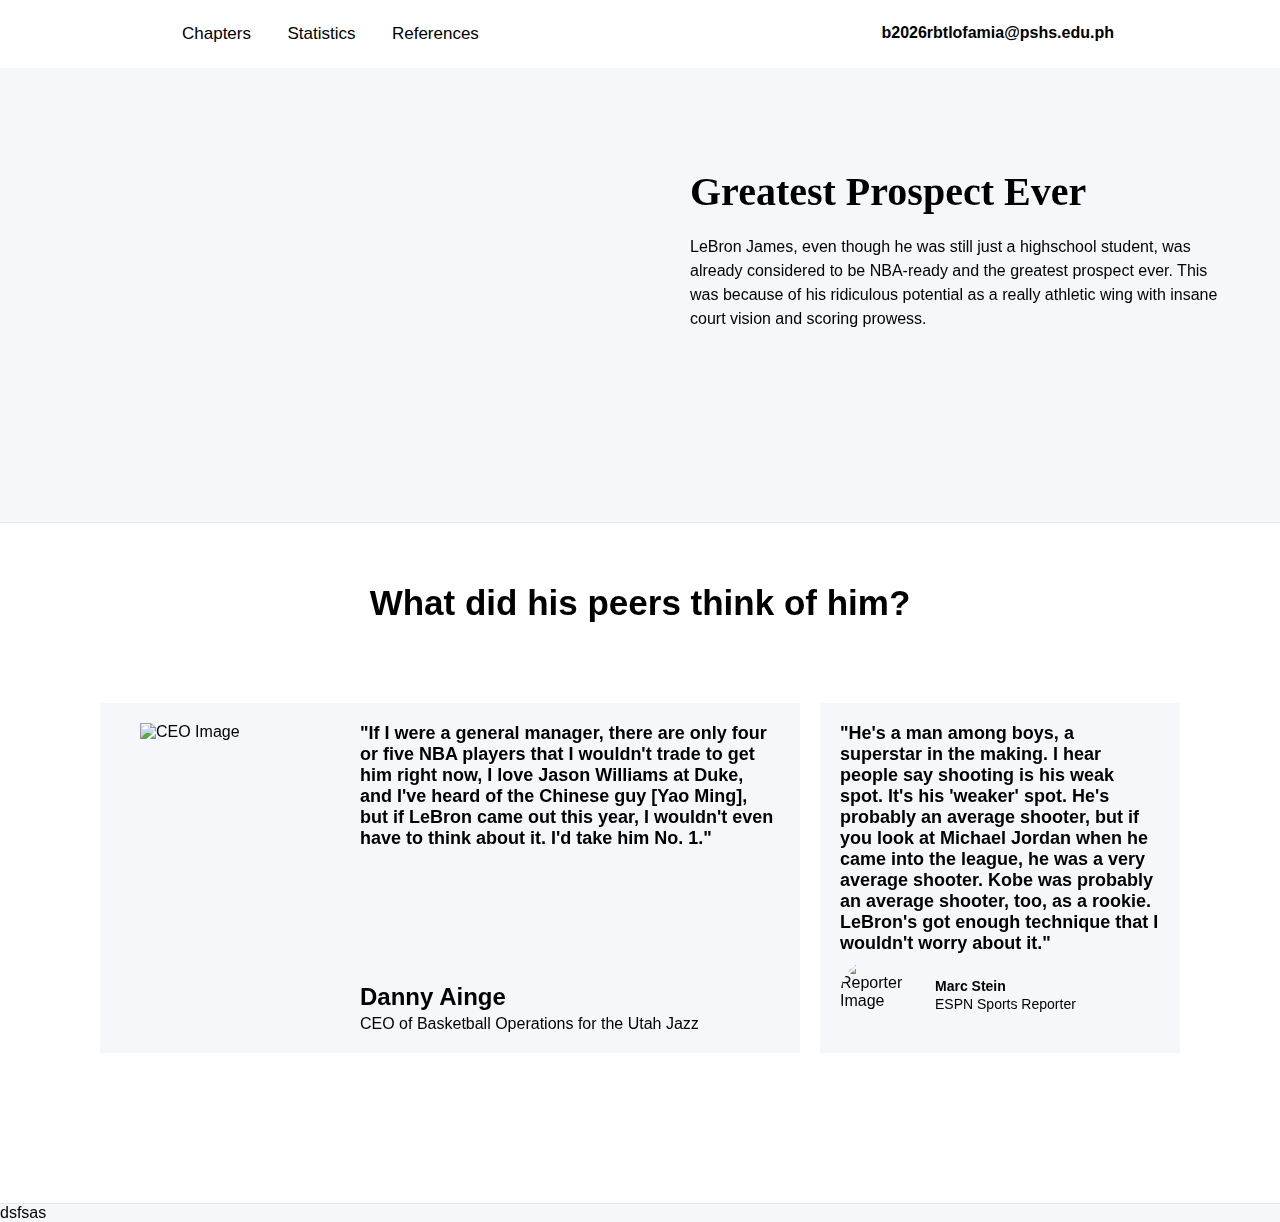
==== chosen_one.html @ 50c45333 "first commit" ====
<!DOCTYPE html>
<html>
	<head>
		<meta charset="utf-8" />
		<meta name="viewport" content="width=device-width" />
		<title>cs proj reference</title>
		<link href="css/chosen_one.css" rel="stylesheet" type="text/css" />
	</head>

	<body>
		<div class="navbar">
			<div class="left-nav">
				<a href="#chapters">Chapters</a>
				<a href="#statistics">Statistics</a>
				<a href="#references">References</a>
			</div>

			<div class="right-nav">b2026rbtlofamia@pshs.edu.ph</div>
		</div>

		<div class="section-1">
			<div class="column-video">
				<iframe width="420" height="250" src="https://www.youtube.com/embed/QEzt_vH2Yag?rel=0&amp;controls=1&amp;autoplay=1&amp;mute=0&amp;start=0" frameborder="0" title="High School LeBron James' Insane High School Highlights" style="pointer-events: auto;"></iframe>
				</iframe>
			</div>
			<div class="column">
				<div class="title-description-video">Greatest Prospect Ever</div>
				<div class="paragraph-description-video">
					<p>
						LeBron James, even though he was still just a highschool 
            student, was already considered to be NBA-ready and the 
            greatest prospect ever. This was because of his ridiculous 
            potential as a really athletic wing with insane court vision 
            and scoring prowess.
					</p>
				</div>
			</div>
		</div>
		<hr class="section-break" />
		<div class="section-2">
			<div class="career-container">
				<div class="career-title">What did his peers think of him?</div>
			</div>
			<div class="peers-container">
				<div class="ceo-container">
					<img class="ceo-image" src="https://uploads-ssl.webflow.com/632e7b749129532db4e12812/6354ed0b13cedab7f59ceba6_Danny-Ainge.webp" alt="CEO Image">
					<div class="ceo-details">
						<div class="ceo-paragraph">
							"If I were a general manager, there are only four or five NBA players 
							that I wouldn't trade to get him right now, I love Jason Williams at Duke, 
							and I've heard of the Chinese guy [Yao Ming], but if LeBron came out this year, 
							I wouldn't even have to think about it. I'd take him No. 1."
						</div>
						<div class="ceo-user-details">
							<div class="ceo-name">Danny Ainge</div>
							<div class="ceo-job-details">CEO of Basketball Operations for the Utah Jazz</div>
						</div>
					</div>
				</div>
				<div class="reporter-container">
					<div class="reporter-paragraph">
						"He's a man among boys, a superstar in the making. 
						I hear people say shooting is his weak spot. It's his 'weaker' spot. 
						He's probably an average shooter, but if you look at Michael Jordan 
						when he came into the league, he was a very average shooter. 
						Kobe was probably an average shooter, too, as a rookie. 
						LeBron's got enough technique that I wouldn't worry about it."
					</div>
					<div class="reporter-details-container">
						<img class="reporter-image" src="https://uploads-ssl.webflow.com/632e7b749129532db4e12812/6354eda44f90fd7952a87133_marcstein.jpg" alt="Reporter Image">
						<div class="reporter-details">
							<div class="reporter-name">Marc Stein</div>
							<div class="reporter-job-details">ESPN Sports Reporter</div>
						</div>
					</div>
				</div>
			</div>
		</div>
		<hr class="section-break" />
		<div class="section-1">
			dsfsas
		</div>
	</body>
</html>
---- css/chosen_one.css ----
* {
	font-family: Arial, Helvetica, sans-serif;
	margin: 0;
	padding: 0;
}

.navbar {
	display: flex;
	margin: 10px 150px;
}

.left-nav {
	margin-right: auto;
	padding: 14px 16px;
}

.left-nav a {
	padding: 0px 16px;
	text-decoration: none;
	font-size: 17px;
	color: #000;
}

.right-nav {
	margin-left: auto;
	padding: 14px 16px;
	font-weight: bold;
}

.section-1 {
	display: flex;
	background-color: #f5f7fa;
}

.column {
	margin: 100px 50px;
	flex: 50%;
}

.lebron-image {
	width: 75%;
	float: right;
}

.title-description {
	font-size: 40px;
	font-weight: bolder;
}

.paragraph-description {
	line-height: 1.5;
}

.find-out-button {
	display: block;
	color: #fff;
	background-color: #000;
	padding: 15px 32px;
	margin-top: 15px;
	text-align: center;
	text-decoration: none;
	display: inline-block;
	font-size: 16px;
}

.section-break {
	border: none;
	background-color: #e4ebf3;
	color: #ccc;
	height: 1px;
	margin: 0;
}

.section-2 {
	background-color: #fff;
	padding-bottom: 100px;
}

.career-container {
	text-align: center;
}

.career-title {
	padding: 60px 0px 30px;
	font-size: 35px;
	font-weight: 750;
	font-family: "Arial";
}

.career-subtitle {
	color: #333333;
	font-size: 14px;
}

.cards-container {
	display: grid;
	grid-template-columns: auto auto auto;
	margin: 50px 75px;
	justify-items: center;
}

.card-image {
	width: calc(20vw + 40px);
}

.details-container {
	background-color: #fff;
	height: 50vh;
	padding: 0px 20px;
}

.details-title {
	padding-top: 40px;
	font-size: 30px;
	font-weight: bold;
	margin-bottom: 10px;
}

.details-paragraph {
	width: 20vw;
	font-size: 14px;
	line-height: 1.5;
	margin-bottom: 20px;
}

.link-container {
	font-size: 14px;
}

.footer-link-container {
	display: grid;
	grid-template-columns: auto auto;
	margin: 75px 0px;
	justify-items: center;
}

.quick-link {
	font-size: 18px;
}

.footer-link {
	margin: 25px 0px 0px;
}

.footer-break {
	width: 75%;
	border: none;
	background-color: #e4ebf3;
	color: #ccc;
	height: 1px;
	margin: 0 auto;
}

.link-bottom-container {
	margin: 40px 0px 50px;
}

.copyright {
	margin-left: 15%;
	color: #3a4554;
	font-size: 14px;
}

.card-video {
	pointer-events: auto;
	width: calc(100px);
}

.column-video {
	margin-left: 100px;
	margin-top: 100px;
	margin-bottom: 100px;
	width: 500px;
	flex: 50%;
}

.title-description-video {
	font-size: 40px;
	font-weight: bolder;
	margin-bottom: 20px;
	font-family: "Trebuchet MS";
}

.paragraph-description-video {
	line-height: 1.5;
	font-family: "Palatino Linotype";
}

.peers-container {
	display: grid;
	grid-template-columns: 2fr 1fr;
	margin: 50px 100px;
}

.ceo-container {
	display: grid;
	grid-template-columns: 1fr auto;
	background-color: #f5f7fa;
	padding: 20px;
	margin-right: 20px;
}

.reporter-container {
	background-color: #f5f7fa;
	padding: 20px;
}

.ceo-image {
	width: 200px;
	height: 280px;
	object-fit: cover;
	margin: 0px 20px 30px 20px;
}

.ceo-details {
	display: flex;
	justify-content: space-between;
	flex-direction: column;
}

.ceo-paragraph {
	font: "Bitter";
	font-size: 18px;
	font-weight: bold;
}

.ceo-name {
	font: "Arial";
	font-size: 24px;
	font-weight: bold;
	line-height: 1.5;
}

.reporter-container {
	display: flex;
	justify-content: space-between;
	flex-direction: column;
}

.reporter-paragraph {
	font: "Bitter";
	font-size: 18px;
	font-weight: bold;
}

.reporter-details-container {
	display: flex;
}

.reporter-image {
	width: 75px;
	height: 75px;
	border-radius: 100%;
	object-fit: cover;
	margin-right: 20px;
}

.reporter-name {
	font: "Bitter";
	font-size: 14px;
	font-weight: bold;
	margin-top: 20px;
}

.reporter-job-details {
	font-size: 14px;
	line-height: 1.5;
}
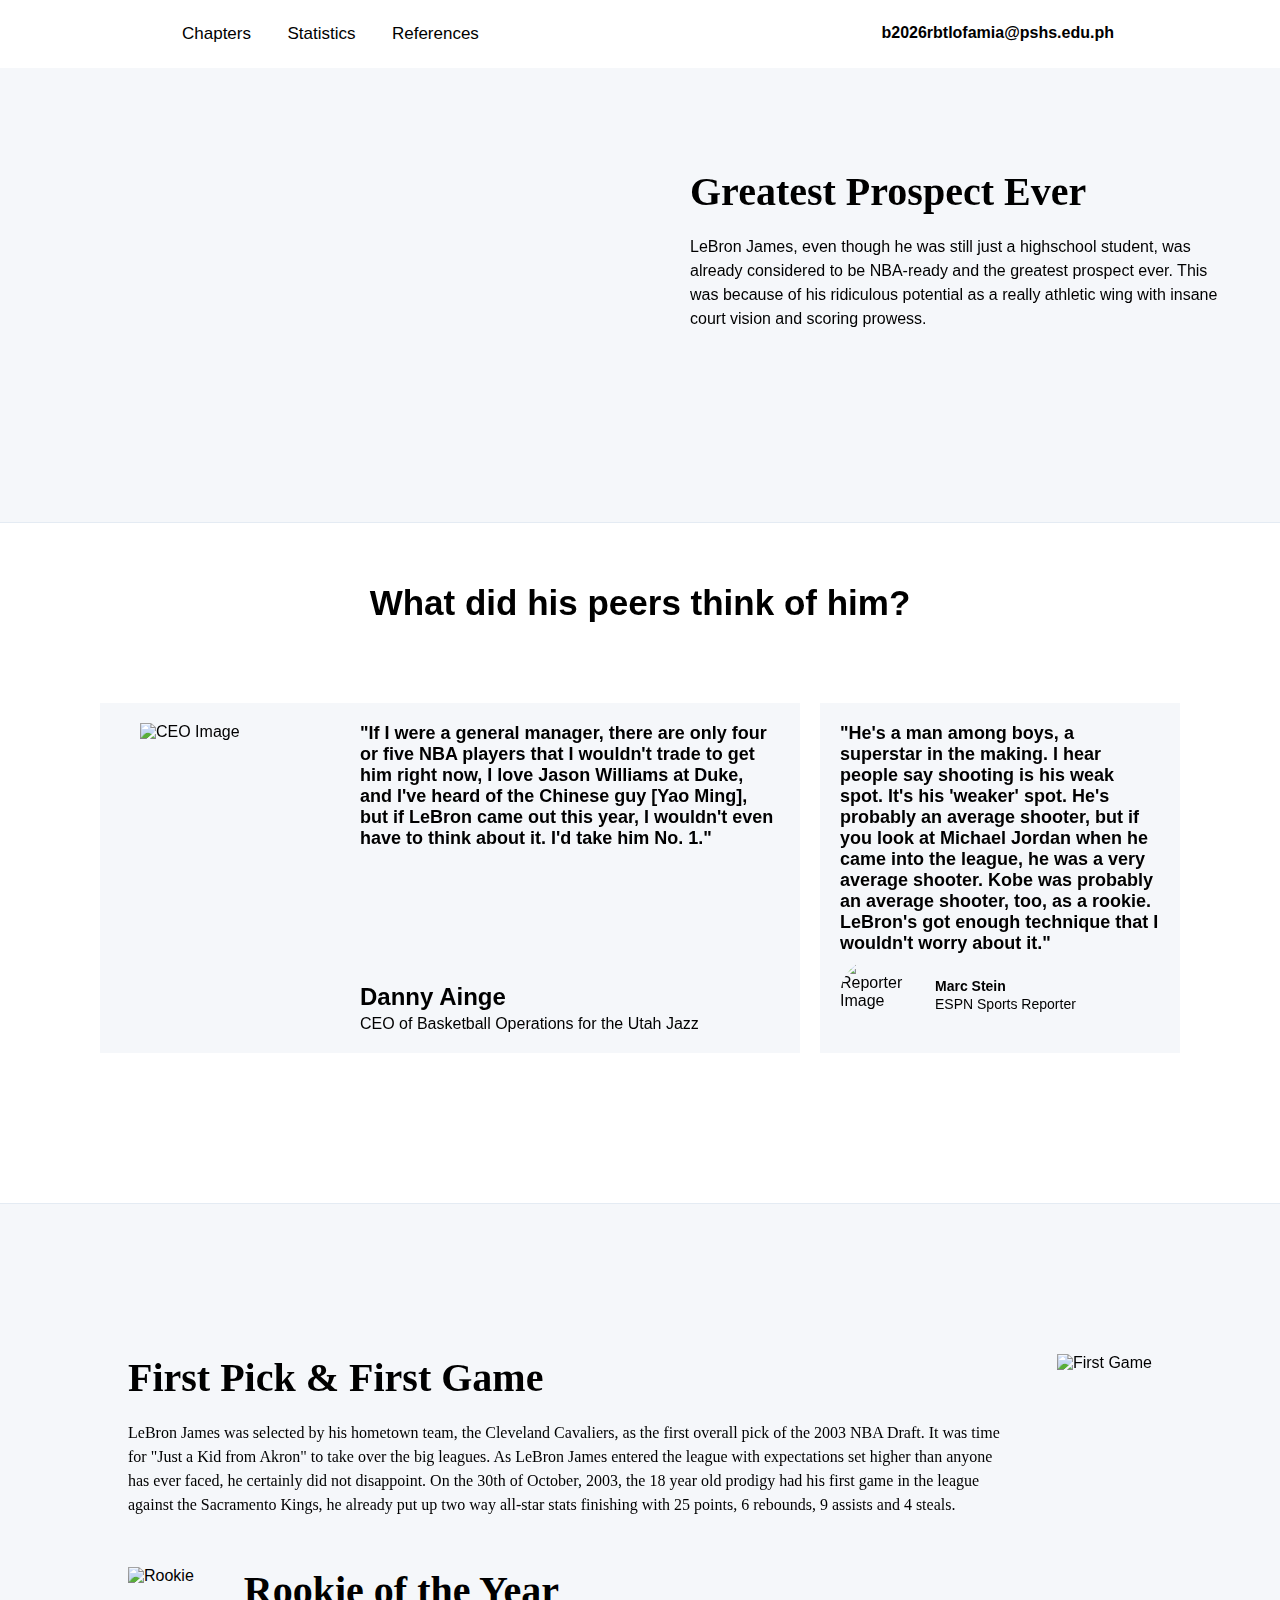
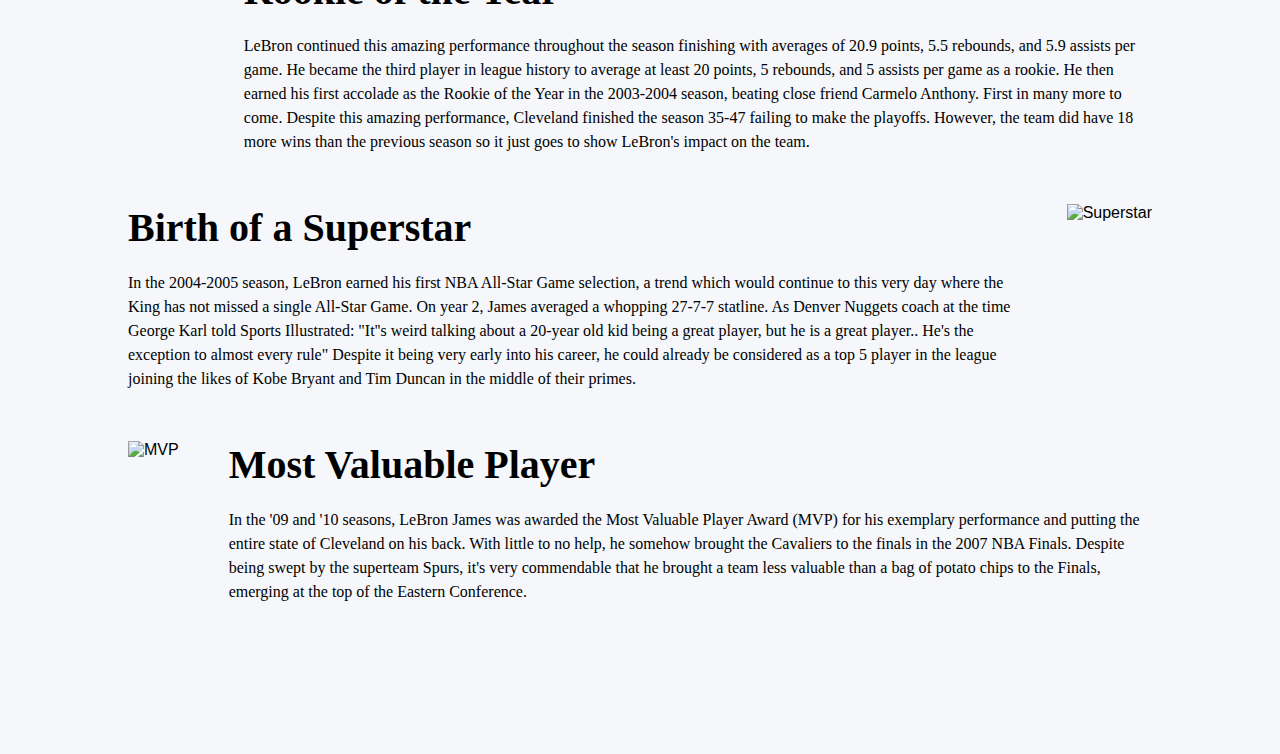
==== commit 53e40b07: "Finish Chapter 1" ====
--- a/chosen_one.html
+++ b/chosen_one.html
@@ -77,8 +77,59 @@
 			</div>
 		</div>
 		<hr class="section-break" />
-		<div class="section-1">
-			dsfsas
+		<div class="section-3">
+			<div class="story">
+				<div class="story-details">
+					<div class="story-title">
+						First Pick & First Game
+					</div>
+					<div class="story-paragraph">
+						LeBron James was selected by his hometown team, the Cleveland Cavaliers, as the first overall pick of the 2003 NBA Draft. It was time for "Just a Kid from Akron" to take over the big leagues. As LeBron James entered the league with expectations set higher than anyone has ever faced, he certainly did not disappoint. On the 30th of October, 2003, the 18 year old prodigy had his first game in the league against the Sacramento Kings, he already put up two way all-star stats finishing with 25 points, 6 rebounds, 9 assists and 4 steals.
+					</div>
+				</div>
+				<div class="story-image">
+					<img class="story-img" src="https://uploads-ssl.webflow.com/632e7b749129532db4e12812/635cc2fe61099e4b05196944_lbj-oral-history-lede2.webp" alt="First Game">
+				</div>
+			</div>
+			<div class="story">
+				<div class="story-image">
+					<img class="story-img" src="https://uploads-ssl.webflow.com/632e7b749129532db4e12812/635cc5764cc38fdaa191a55e__118223414_gettyimages-1256936791.jpg" alt="Rookie">
+				</div>
+				<div class="story-details">
+					<div class="story-title">
+						Rookie of the Year
+					</div>
+					<div class="story-paragraph">
+						LeBron continued this amazing performance throughout the season finishing with averages of 20.9 points, 5.5 rebounds, and 5.9 assists per game. He became the third player in league history to average at least 20 points, 5 rebounds, and 5 assists per game as a rookie. He then earned his first accolade as the Rookie of the Year in the 2003-2004 season, beating close friend Carmelo Anthony. First in many more to come. Despite this amazing performance, Cleveland finished the season 35-47 failing to make the playoffs. However, the team did have 18 more wins than the previous season so it just goes to show LeBron's impact on the team.
+					</div>
+				</div>
+			</div>
+			<div class="story">
+				<div class="story-details">
+					<div class="story-title">
+						Birth of a Superstar
+					</div>
+					<div class="story-paragraph">
+						In the 2004-2005 season, LeBron earned his first NBA All-Star Game selection, a trend which would continue to this very day where the King has not missed a single All-Star Game. On year 2, James averaged a whopping 27-7-7 statline. As Denver Nuggets coach at the time George Karl told Sports Illustrated: "It''s weird talking about a 20-year old kid being a great player, but he is a great player.. He's the exception to almost every rule" Despite it being very early into his career, he could already be considered as a top 5 player in the league joining the likes of Kobe Bryant and Tim Duncan in the middle of their primes.
+					</div>
+				</div>
+				<div class="story-image">
+					<img class="story-img" src="https://uploads-ssl.webflow.com/632e7b749129532db4e12812/635cca0ef07e6377ac9d09e0_LeBronWizards1.jpg" alt="Superstar">
+				</div>
+			</div>
+			<div class="story">
+				<div class="story-image">
+					<img class="story-img" src="https://uploads-ssl.webflow.com/632e7b749129532db4e12812/635ccb781407d8468db5aee2_1370388867000-XXX-74629005-1306041935_16_9.webp" alt="MVP">
+				</div>
+				<div class="story-details">
+					<div class="story-title">
+						Most Valuable Player
+					</div>
+					<div class="story-paragraph">
+						In the '09 and '10 seasons, LeBron James was awarded the Most Valuable Player Award (MVP) for his exemplary performance and putting the entire state of Cleveland on his back. With little to no help, he somehow brought the Cavaliers to the finals in the 2007 NBA Finals. Despite being swept by the superteam Spurs, it's very commendable that he brought a team less valuable than a bag of potato chips to the Finals, emerging at the top of the Eastern Conference.
+					</div>
+				</div>
+			</div>
 		</div>
 	</body>
 </html>
--- a/css/chosen_one.css
+++ b/css/chosen_one.css
@@ -266,3 +266,32 @@
 	font-size: 14px;
 	line-height: 1.5;
 }
+
+.section-3 {
+	background-color: #f5f7fa;
+	padding: 100px 10%;
+}
+
+.story {
+	display: grid;
+	grid-template-columns: auto auto;
+	grid-gap: 50px;
+	margin: 50px 0px;
+}
+
+.story-img {
+	width: 535px;
+}
+
+.story-title {
+	font-size: 40px;
+	font-weight: bolder;
+	margin-bottom: 20px;
+	font-family: "Trebuchet MS";
+}
+
+.story-paragraph {
+	line-height: 1.5;
+	font-size: 16px;
+	font-family: "Palatino Linotype";
+}
